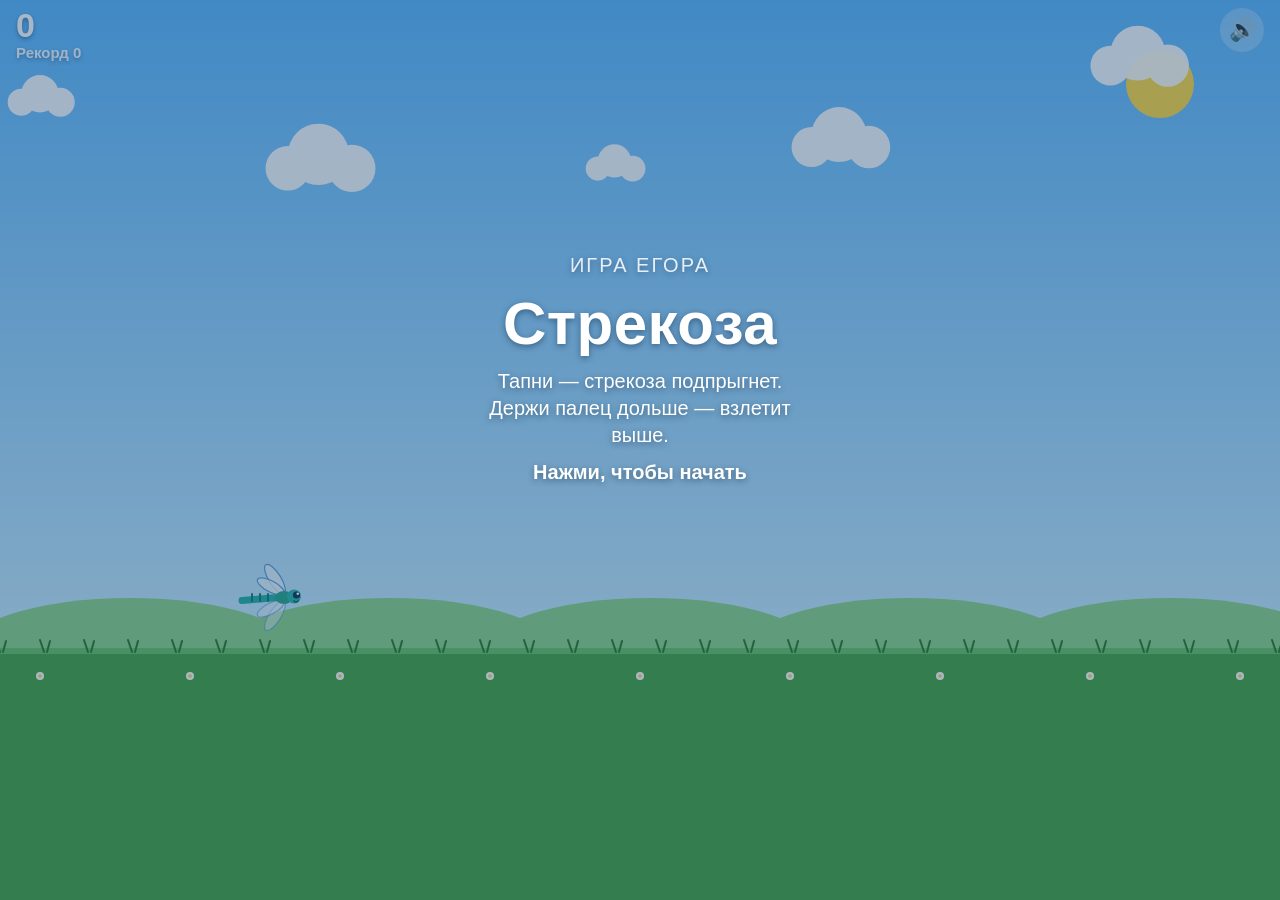
==== index.html @ d9870063 "Стрекоза: первая играбельная версия раннера Тап — прыжок, отпустил раньше — прыжок ниже. Три вида пр" ====
<!doctype html>
<html lang="ru">
<head>
  <meta charset="utf-8">
  <meta name="viewport" content="width=device-width, initial-scale=1, viewport-fit=cover, user-scalable=no">
  <title>Стрекоза</title>
  <meta name="description" content="Стрекоза летит над лугом и перепрыгивает препятствия. Игра Егора.">
  <meta name="theme-color" content="#5fb8ff">
  <meta name="mobile-web-app-capable" content="yes">
  <meta name="apple-mobile-web-app-capable" content="yes">
  <meta name="apple-mobile-web-app-status-bar-style" content="black-translucent">
  <meta name="apple-mobile-web-app-title" content="Стрекоза">
  <link rel="manifest" href="manifest.webmanifest">
  <link rel="icon" href="icons/icon.svg" type="image/svg+xml">
  <link rel="apple-touch-icon" href="icons/icon-180.png">
  <link rel="stylesheet" href="css/style.css">
</head>
<body>
  <canvas id="game"></canvas>

  <div id="hud">
    <div>
      <span id="score">0</span>
      <span id="best">Рекорд 0</span>
    </div>
    <button id="mute" type="button" aria-label="Звук">🔊</button>
  </div>

  <div id="start" class="overlay">
    <p class="eyebrow">Игра Егора</p>
    <h1>Стрекоза</h1>
    <p>Тапни — стрекоза подпрыгнет.<br>Держи палец дольше — взлетит выше.</p>
    <p class="tap-hint">Нажми, чтобы начать</p>
  </div>

  <div id="over" class="overlay hidden">
    <h1>Ой!</h1>
    <p id="record" class="badge hidden">Новый рекорд!</p>
    <p class="big">Очки: <b id="final-score">0</b></p>
    <p>Рекорд: <b id="final-best">0</b></p>
    <button class="btn" type="button">Ещё раз</button>
  </div>

  <div id="pause" class="overlay hidden">
    <h1>Пауза</h1>
    <p class="tap-hint">Нажми, чтобы продолжить</p>
  </div>

  <script src="js/game.js"></script>
</body>
</html>
---- css/style.css ----
:root { color-scheme: light; }
* { box-sizing: border-box; }

html, body {
  margin: 0;
  height: 100%;
  overflow: hidden;
  background: #7ecbff;
  color: #fff;
  font-family: -apple-system, BlinkMacSystemFont, "Segoe UI", Roboto, "Helvetica Neue", Arial, sans-serif;
  /* Отключаем скролл, зум и выделение: экран целиком — игровое поле. */
  touch-action: none;
  overscroll-behavior: none;
  -webkit-user-select: none;
  user-select: none;
  -webkit-touch-callout: none;
  -webkit-tap-highlight-color: transparent;
}

canvas { position: fixed; inset: 0; display: block; }
.hidden { display: none !important; }

#hud {
  position: fixed;
  top: 0; left: 0; right: 0;
  padding: calc(8px + env(safe-area-inset-top, 0px)) 16px 0;
  display: flex;
  justify-content: space-between;
  align-items: flex-start;
  pointer-events: none;
  text-shadow: 0 2px 4px rgba(0, 40, 80, .4);
}
#score { font-size: 34px; font-weight: 800; line-height: 1; }
#best { display: block; margin-top: 2px; font-size: 15px; font-weight: 600; opacity: .9; }
#mute {
  pointer-events: auto;
  width: 44px; height: 44px; padding: 0;
  border: 0; border-radius: 50%;
  background: rgba(255, 255, 255, .25);
  font-size: 22px; line-height: 44px;
  cursor: pointer;
}

.overlay {
  position: fixed; inset: 0;
  display: flex; flex-direction: column; align-items: center; justify-content: center;
  gap: 10px; padding: 24px 24px calc(24px + 18vh); /* текст чуть выше центра, чтобы не ложился на стрекозу */
  text-align: center;
  background: rgba(10, 50, 90, .35);
  text-shadow: 0 2px 6px rgba(0, 30, 60, .45);
}
.overlay h1 { margin: 0; font-size: 60px; font-weight: 900; letter-spacing: .5px; }
.overlay p { margin: 0; max-width: 320px; font-size: 20px; line-height: 1.35; }
.eyebrow { font-size: 14px; letter-spacing: 2px; text-transform: uppercase; opacity: .85; }
.big { font-size: 28px; }
.badge { padding: 6px 16px; border-radius: 999px; background: #ff5577; font-size: 18px; font-weight: 800; }
.tap-hint { margin-top: 24px; font-weight: 700; animation: pulse 1.2s ease-in-out infinite; }
@keyframes pulse { 50% { opacity: .45; } }

.btn {
  margin-top: 18px; padding: 16px 44px;
  border: 0; border-radius: 999px;
  background: #ffcc33; color: #5a3a00;
  box-shadow: 0 6px 0 #d09a00;
  font: inherit; font-size: 24px; font-weight: 800; text-shadow: none;
  cursor: pointer;
}
.btn:active { transform: translateY(4px); box-shadow: 0 2px 0 #d09a00; }
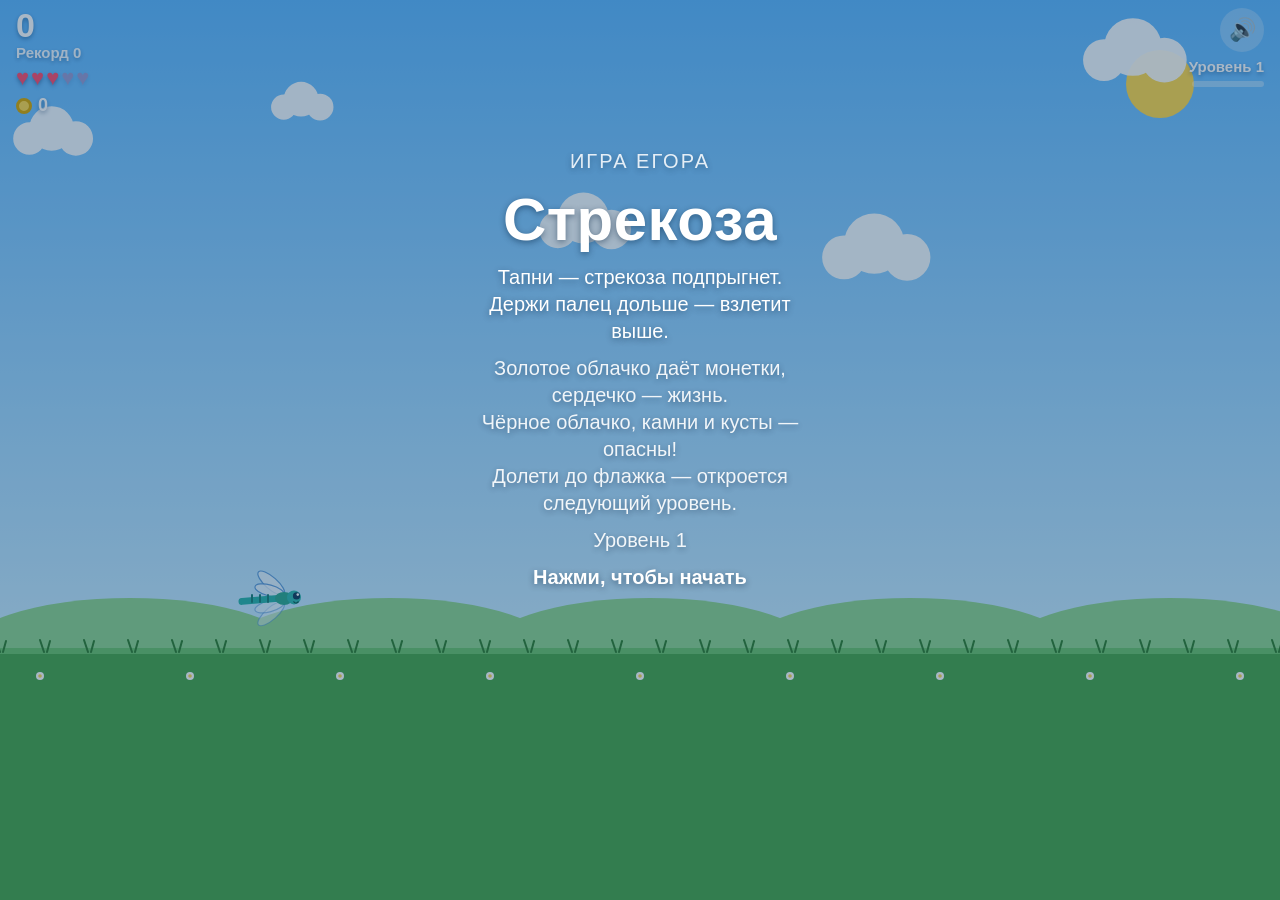
==== commit ffda4f3a: "Монетки, жизни и 10 уровней с финишем Золотые облачка дают монетки, сердечки — жизни (три на старте," ====
--- a/index.html
+++ b/index.html
@@ -22,23 +22,40 @@
     <div>
       <span id="score">0</span>
       <span id="best">Рекорд 0</span>
+      <span id="lives" aria-label="Жизни"></span>
+      <span id="coins" aria-label="Монеты"><i class="coin"></i><b id="coin-count">0</b></span>
     </div>
-    <button id="mute" type="button" aria-label="Звук">🔊</button>
+    <div id="right">
+      <button id="mute" type="button" aria-label="Звук">🔊</button>
+      <span id="level">Уровень 1</span>
+      <span id="progress" aria-hidden="true"><i id="progress-fill"></i></span>
+    </div>
   </div>
 
   <div id="start" class="overlay">
     <p class="eyebrow">Игра Егора</p>
     <h1>Стрекоза</h1>
     <p>Тапни — стрекоза подпрыгнет.<br>Держи палец дольше — взлетит выше.</p>
+    <p class="small">Золотое облачко даёт монетки, сердечко — жизнь.<br>Чёрное облачко, камни и кусты — опасны!<br>Долети до флажка — откроется следующий уровень.</p>
+    <p id="start-level" class="small">Уровень 1</p>
+    <button id="reset-level" class="link hidden" type="button">начать с первого уровня</button>
     <p class="tap-hint">Нажми, чтобы начать</p>
   </div>
 
   <div id="over" class="overlay hidden">
     <h1>Ой!</h1>
+    <p id="over-level" class="small">Уровень 1</p>
     <p id="record" class="badge hidden">Новый рекорд!</p>
     <p class="big">Очки: <b id="final-score">0</b></p>
+    <p>Монеты: <b id="final-coins">0</b> · всего <b id="total-coins">0</b></p>
     <p>Рекорд: <b id="final-best">0</b></p>
     <button class="btn" type="button">Ещё раз</button>
+  </div>
+
+  <div id="done" class="overlay hidden">
+    <h1 id="done-title">Уровень 1 пройден!</h1>
+    <p id="done-text" class="big">Монеты: 0</p>
+    <button id="done-btn" class="btn" type="button">Дальше</button>
   </div>
 
   <div id="pause" class="overlay hidden">
--- a/css/style.css
+++ b/css/style.css
@@ -32,6 +32,10 @@
 }
 #score { font-size: 34px; font-weight: 800; line-height: 1; }
 #best { display: block; margin-top: 2px; font-size: 15px; font-weight: 600; opacity: .9; }
+#lives { display: block; margin-top: 6px; font-size: 22px; line-height: 1; letter-spacing: 2px; color: #ff4d6d; }
+#lives .lost { opacity: .3; }
+#coins { display: inline-flex; align-items: center; gap: 6px; margin-top: 6px; font-size: 18px; font-weight: 800; }
+.coin { width: 16px; height: 16px; border-radius: 50%; border: 3px solid #d9a800; background: #ffd94d; }
 #mute {
   pointer-events: auto;
   width: 44px; height: 44px; padding: 0;
@@ -40,6 +44,10 @@
   font-size: 22px; line-height: 44px;
   cursor: pointer;
 }
+#right { display: flex; flex-direction: column; align-items: flex-end; gap: 6px; }
+#level { font-size: 15px; font-weight: 700; }
+#progress { width: 72px; height: 6px; border-radius: 3px; background: rgba(255, 255, 255, .35); overflow: hidden; }
+#progress i { display: block; width: 0; height: 100%; background: #fff; transition: width .3s; }
 
 .overlay {
   position: fixed; inset: 0;
@@ -53,6 +61,7 @@
 .overlay p { margin: 0; max-width: 320px; font-size: 20px; line-height: 1.35; }
 .eyebrow { font-size: 14px; letter-spacing: 2px; text-transform: uppercase; opacity: .85; }
 .big { font-size: 28px; }
+.small { font-size: 16px; opacity: .9; }
 .badge { padding: 6px 16px; border-radius: 999px; background: #ff5577; font-size: 18px; font-weight: 800; }
 .tap-hint { margin-top: 24px; font-weight: 700; animation: pulse 1.2s ease-in-out infinite; }
 @keyframes pulse { 50% { opacity: .45; } }
@@ -66,3 +75,8 @@
   cursor: pointer;
 }
 .btn:active { transform: translateY(4px); box-shadow: 0 2px 0 #d09a00; }
+.link {
+  padding: 6px 10px; border: 0; background: none;
+  color: #fff; font: inherit; font-size: 16px; text-decoration: underline; opacity: .9;
+  cursor: pointer;
+}
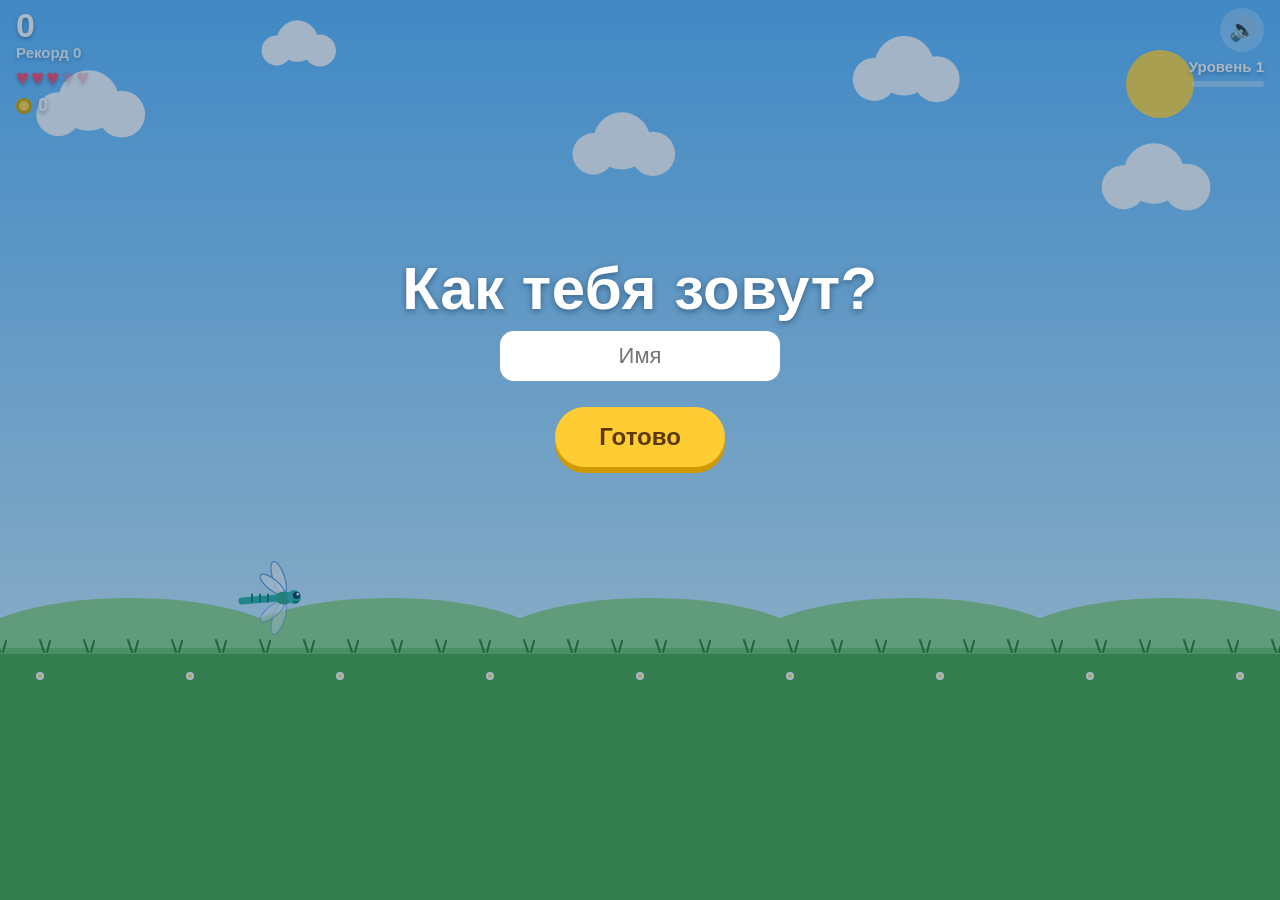
==== commit 340da994: "Имя игрока, копилка монет, продолжение с места остановки и таблица Монеты копятся в общей копилке и " ====
--- a/index.html
+++ b/index.html
@@ -23,7 +23,7 @@
       <span id="score">0</span>
       <span id="best">Рекорд 0</span>
       <span id="lives" aria-label="Жизни"></span>
-      <span id="coins" aria-label="Монеты"><i class="coin"></i><b id="coin-count">0</b></span>
+      <span id="coins" aria-label="Монеты"><i class="coin"></i><b id="coin-count">0</b><small id="coin-plus"></small></span>
     </div>
     <div id="right">
       <button id="mute" type="button" aria-label="Звук">🔊</button>
@@ -35,11 +35,32 @@
   <div id="start" class="overlay">
     <p class="eyebrow">Игра Егора</p>
     <h1>Стрекоза</h1>
-    <p>Тапни — стрекоза подпрыгнет.<br>Держи палец дольше — взлетит выше.</p>
-    <p class="small">Золотое облачко даёт монетки, сердечко — жизнь.<br>Чёрное облачко, камни и кусты — опасны!<br>Долети до флажка — откроется следующий уровень.</p>
+    <p>Тапни — прыжок. Держи дольше — выше.</p>
+    <p id="rules" class="small">Золотое облачко — монетки, сердечко — жизнь.<br>Чёрное облачко, камни и кусты — опасны!<br>Долети до флажка — следующий уровень.</p>
+    <p class="row small">
+      <span>Игрок: <b id="player-name">Игрок</b></span>
+      <button id="edit-name" class="link" type="button">поменять</button>
+      <button id="board-open" class="link" type="button">таблица</button>
+    </p>
     <p id="start-level" class="small">Уровень 1</p>
-    <button id="reset-level" class="link hidden" type="button">начать с первого уровня</button>
-    <p class="tap-hint">Нажми, чтобы начать</p>
+    <button id="reset-level" class="link hidden" type="button">начать заново с первого уровня</button>
+    <p id="tap-hint" class="tap-hint">Нажми, чтобы начать</p>
+  </div>
+
+  <div id="profile" class="overlay hidden">
+    <h1>Как тебя зовут?</h1>
+    <input id="name-input" maxlength="16" autocomplete="off" autocapitalize="words" placeholder="Имя">
+    <button id="name-save" class="btn" type="button">Готово</button>
+  </div>
+
+  <div id="board" class="overlay hidden">
+    <h1>Таблица</h1>
+    <table>
+      <thead><tr><th>#</th><th>Имя</th><th>Рекорд</th><th>Ур.</th><th>Монеты</th></tr></thead>
+      <tbody id="board-body"></tbody>
+    </table>
+    <p id="board-note" class="small">Пока здесь только ты.</p>
+    <button id="board-close" class="btn" type="button">Закрыть</button>
   </div>
 
   <div id="over" class="overlay hidden">
@@ -47,14 +68,14 @@
     <p id="over-level" class="small">Уровень 1</p>
     <p id="record" class="badge hidden">Новый рекорд!</p>
     <p class="big">Очки: <b id="final-score">0</b></p>
-    <p>Монеты: <b id="final-coins">0</b> · всего <b id="total-coins">0</b></p>
+    <p>Монеты: <b id="final-coins">0</b></p>
     <p>Рекорд: <b id="final-best">0</b></p>
     <button class="btn" type="button">Ещё раз</button>
   </div>
 
   <div id="done" class="overlay hidden">
     <h1 id="done-title">Уровень 1 пройден!</h1>
-    <p id="done-text" class="big">Монеты: 0</p>
+    <p id="done-text" class="big">Монеты за уровень: +0</p>
     <button id="done-btn" class="btn" type="button">Дальше</button>
   </div>
 
--- a/css/style.css
+++ b/css/style.css
@@ -52,7 +52,7 @@
 .overlay {
   position: fixed; inset: 0;
   display: flex; flex-direction: column; align-items: center; justify-content: center;
-  gap: 10px; padding: 24px 24px calc(24px + 18vh); /* текст чуть выше центра, чтобы не ложился на стрекозу */
+  gap: 8px; padding: 24px 24px calc(24px + 20vh); /* текст чуть выше центра, чтобы не ложился на стрекозу */
   text-align: center;
   background: rgba(10, 50, 90, .35);
   text-shadow: 0 2px 6px rgba(0, 30, 60, .45);
@@ -80,3 +80,20 @@
   color: #fff; font: inherit; font-size: 16px; text-decoration: underline; opacity: .9;
   cursor: pointer;
 }
+.row { display: flex; flex-wrap: wrap; align-items: center; justify-content: center; gap: 2px 6px; }
+#coin-plus { margin-left: 4px; font-size: 14px; color: #ffd94d; }
+
+#name-input {
+  width: min(80vw, 280px); padding: 12px 16px;
+  border: 0; border-radius: 14px;
+  background: #fff; color: #123;
+  font: inherit; font-size: 22px; text-align: center;
+  -webkit-user-select: text; user-select: text;
+}
+
+#board table { width: 100%; max-width: 340px; border-collapse: collapse; font-size: 16px; }
+#board th, #board td { padding: 6px 8px; text-align: left; white-space: nowrap; }
+#board th { font-size: 12px; letter-spacing: 1px; text-transform: uppercase; opacity: .8; }
+#board th:nth-child(n+3), #board td:nth-child(n+3) { text-align: right; }
+#board td:nth-child(2) { max-width: 140px; overflow: hidden; text-overflow: ellipsis; }
+#board tr.me td { background: rgba(255, 255, 255, .18); font-weight: 800; }
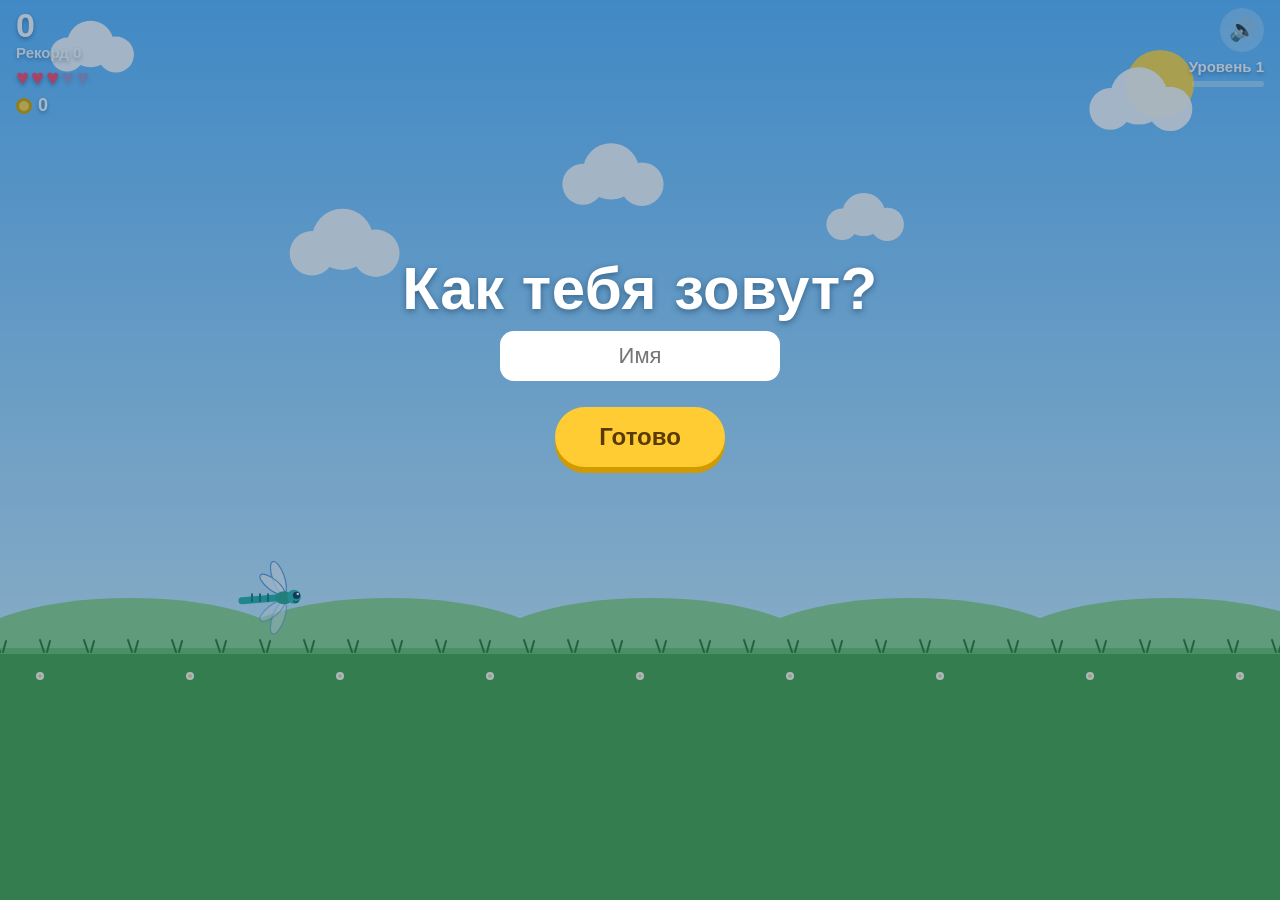
==== commit 62cb564b: "Магазин расцветок стрекозы Золотая за 100 монет, красная и изумрудная по 50, бирюзовая базовая беспл" ====
--- a/index.html
+++ b/index.html
@@ -41,6 +41,7 @@
       <span>Игрок: <b id="player-name">Игрок</b></span>
       <button id="edit-name" class="link" type="button">поменять</button>
       <button id="board-open" class="link" type="button">таблица</button>
+      <button id="shop-open" class="link" type="button">магазин</button>
     </p>
     <p id="start-level" class="small">Уровень 1</p>
     <button id="reset-level" class="link hidden" type="button">начать заново с первого уровня</button>
@@ -61,6 +62,13 @@
     </table>
     <p id="board-note" class="small">Пока здесь только ты.</p>
     <button id="board-close" class="btn" type="button">Закрыть</button>
+  </div>
+
+  <div id="shop" class="overlay hidden">
+    <h1>Магазин</h1>
+    <p class="small">Монеты: <b id="shop-coins">0</b></p>
+    <div id="shop-items"></div>
+    <button id="shop-close" class="btn" type="button">Закрыть</button>
   </div>
 
   <div id="over" class="overlay hidden">
--- a/css/style.css
+++ b/css/style.css
@@ -17,7 +17,7 @@
   -webkit-tap-highlight-color: transparent;
 }
 
-canvas { position: fixed; inset: 0; display: block; }
+#game { position: fixed; inset: 0; display: block; }
 .hidden { display: none !important; }
 
 #hud {
@@ -97,3 +97,17 @@
 #board th:nth-child(n+3), #board td:nth-child(n+3) { text-align: right; }
 #board td:nth-child(2) { max-width: 140px; overflow: hidden; text-overflow: ellipsis; }
 #board tr.me td { background: rgba(255, 255, 255, .18); font-weight: 800; }
+
+#shop-items { display: flex; flex-direction: column; gap: 8px; width: min(90vw, 340px); }
+.skin {
+  display: flex; align-items: center; gap: 8px;
+  padding: 4px 10px 4px 4px; border-radius: 18px;
+  background: rgba(255, 255, 255, .15); text-shadow: none;
+}
+.skin.current { background: rgba(255, 255, 255, .3); }
+.skin canvas { flex: none; }
+.skin-info { flex: 1; display: flex; flex-direction: column; text-align: left; line-height: 1.25; }
+.skin-info small { font-size: 13px; opacity: .85; }
+.small-btn { margin: 0; padding: 10px 14px; font-size: 15px; box-shadow: 0 4px 0 #d09a00; }
+.small-btn:disabled { opacity: .5; box-shadow: none; transform: none; cursor: default; }
+.tag { padding: 8px 12px; border-radius: 999px; background: rgba(255, 255, 255, .35); font-size: 14px; font-weight: 800; }
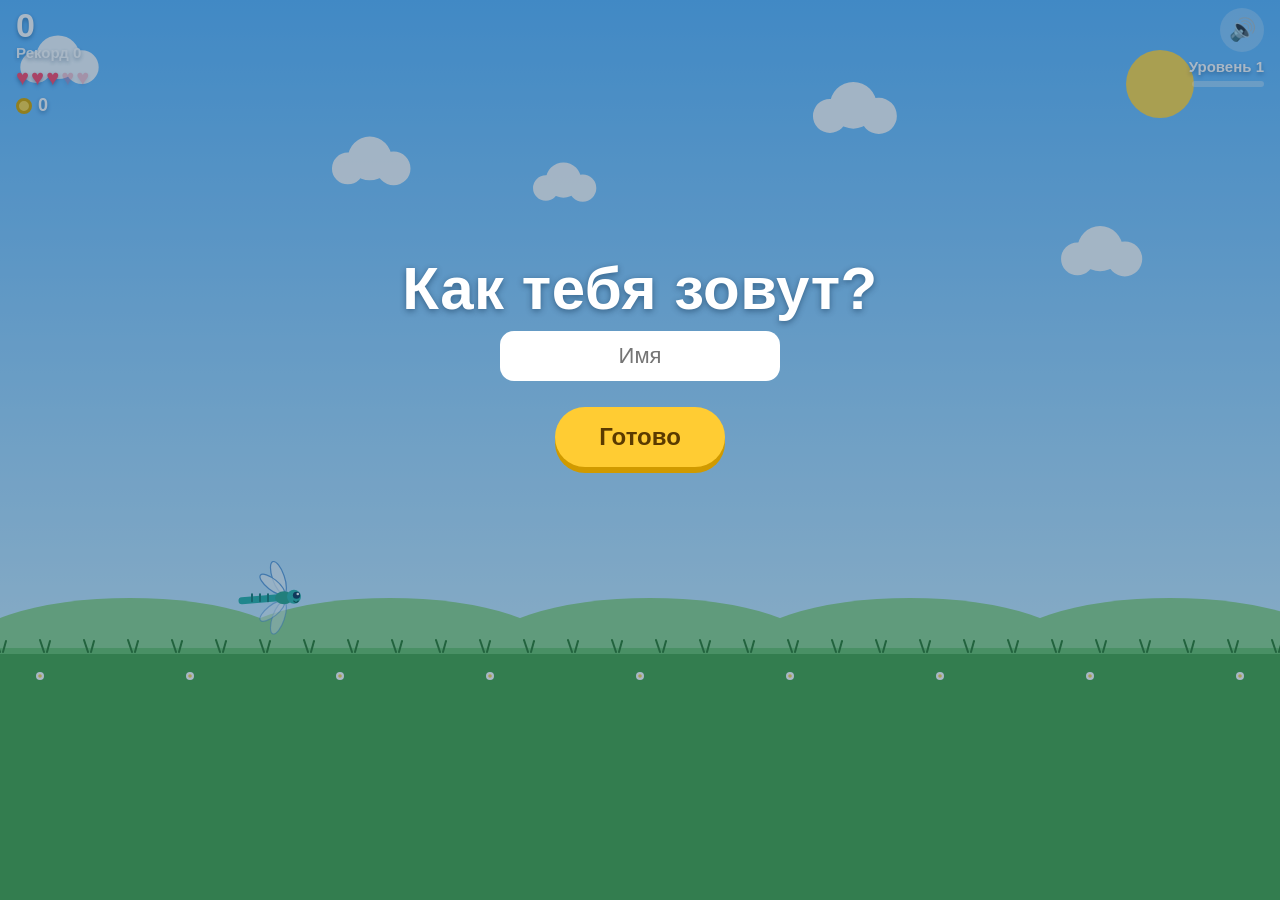
==== commit 5458f15a: "Меню паузы с выходом в главное меню Кнопка ⏸ в HUD (видна только во время игры) и клавиша Escape отк" ====
--- a/index.html
+++ b/index.html
@@ -26,7 +26,10 @@
       <span id="coins" aria-label="Монеты"><i class="coin"></i><b id="coin-count">0</b><small id="coin-plus"></small></span>
     </div>
     <div id="right">
-      <button id="mute" type="button" aria-label="Звук">🔊</button>
+      <span class="row">
+        <button id="pause-btn" class="hud-btn hidden" type="button" aria-label="Пауза">⏸</button>
+        <button id="mute" class="hud-btn" type="button" aria-label="Звук">🔊</button>
+      </span>
       <span id="level">Уровень 1</span>
       <span id="progress" aria-hidden="true"><i id="progress-fill"></i></span>
     </div>
@@ -89,7 +92,8 @@
 
   <div id="pause" class="overlay hidden">
     <h1>Пауза</h1>
-    <p class="tap-hint">Нажми, чтобы продолжить</p>
+    <button id="resume-btn" class="btn" type="button">Продолжить</button>
+    <button id="menu-btn" class="link" type="button">В главное меню</button>
   </div>
 
   <script src="js/game.js"></script>
--- a/css/style.css
+++ b/css/style.css
@@ -36,15 +36,16 @@
 #lives .lost { opacity: .3; }
 #coins { display: inline-flex; align-items: center; gap: 6px; margin-top: 6px; font-size: 18px; font-weight: 800; }
 .coin { width: 16px; height: 16px; border-radius: 50%; border: 3px solid #d9a800; background: #ffd94d; }
-#mute {
+.hud-btn {
   pointer-events: auto;
   width: 44px; height: 44px; padding: 0;
   border: 0; border-radius: 50%;
   background: rgba(255, 255, 255, .25);
-  font-size: 22px; line-height: 44px;
+  color: #fff; font-size: 22px; line-height: 44px;
   cursor: pointer;
 }
 #right { display: flex; flex-direction: column; align-items: flex-end; gap: 6px; }
+#right .row { gap: 8px; }
 #level { font-size: 15px; font-weight: 700; }
 #progress { width: 72px; height: 6px; border-radius: 3px; background: rgba(255, 255, 255, .35); overflow: hidden; }
 #progress i { display: block; width: 0; height: 100%; background: #fff; transition: width .3s; }
